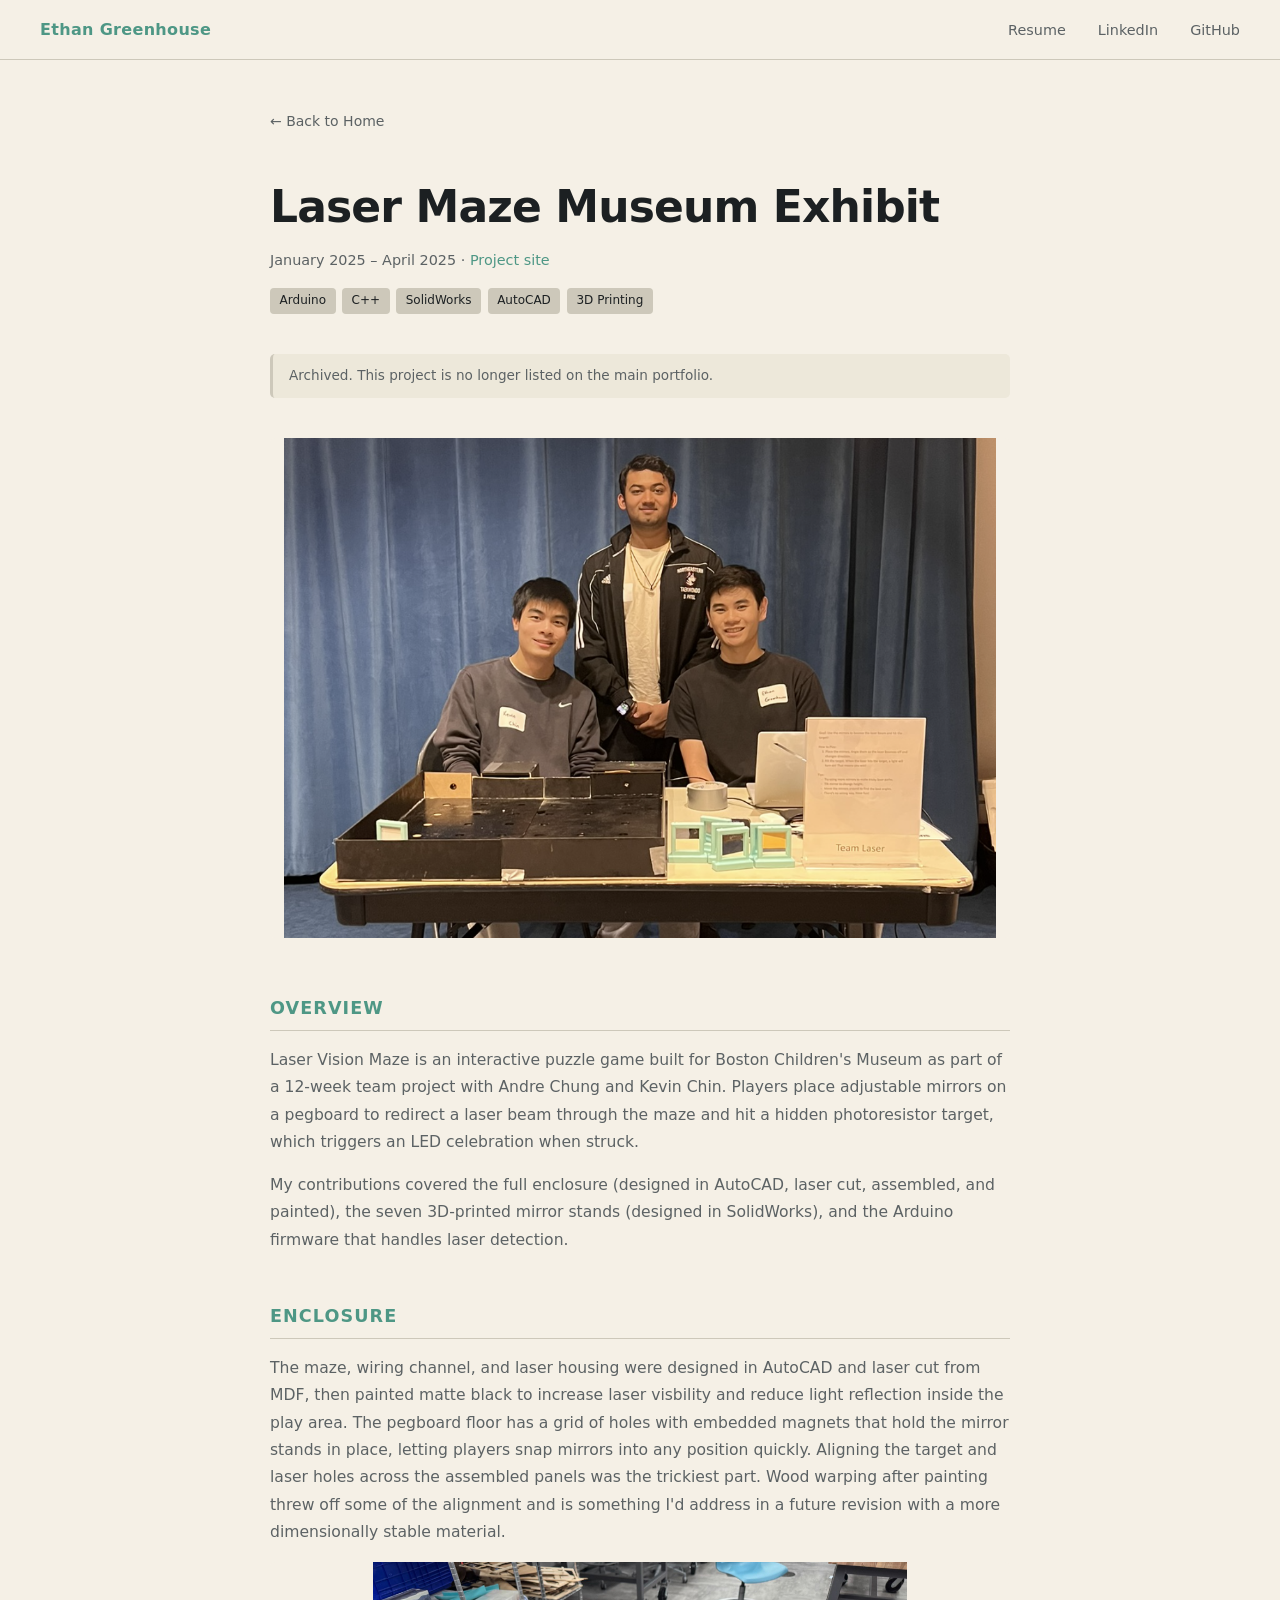
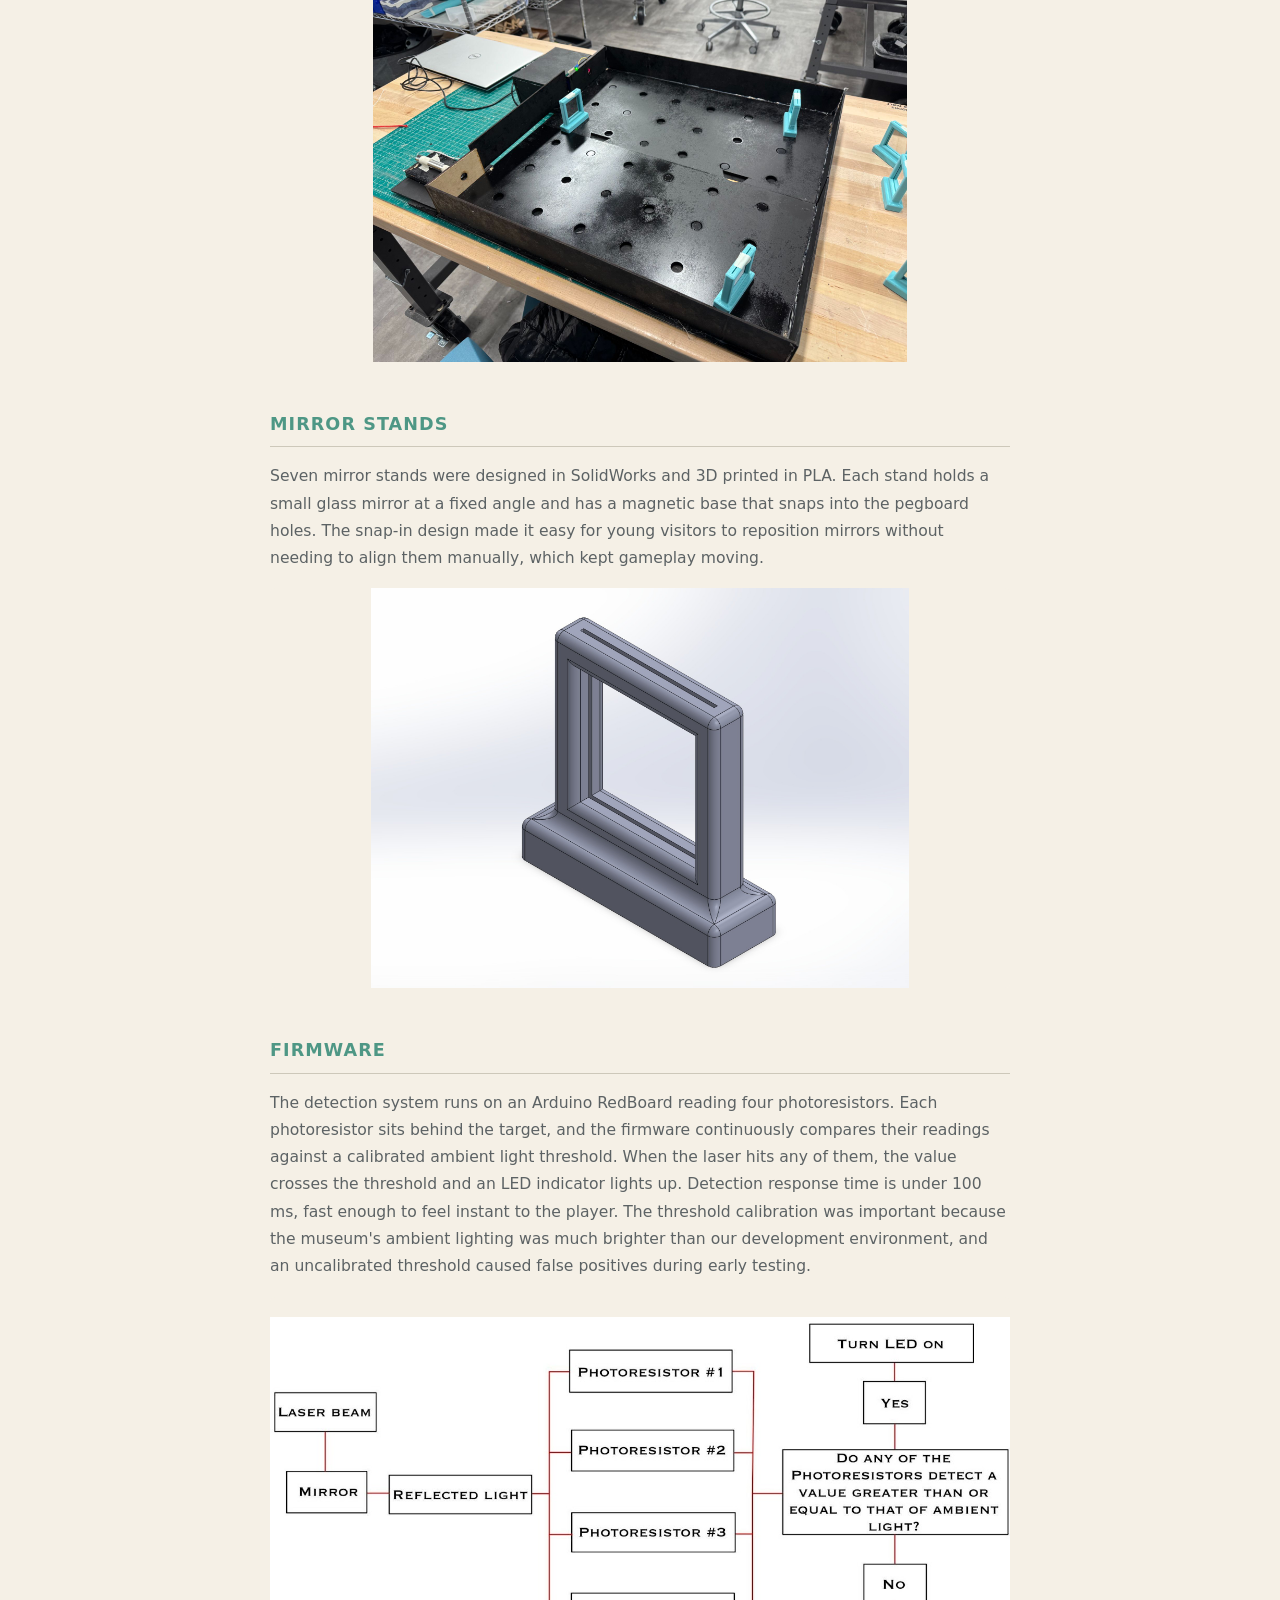
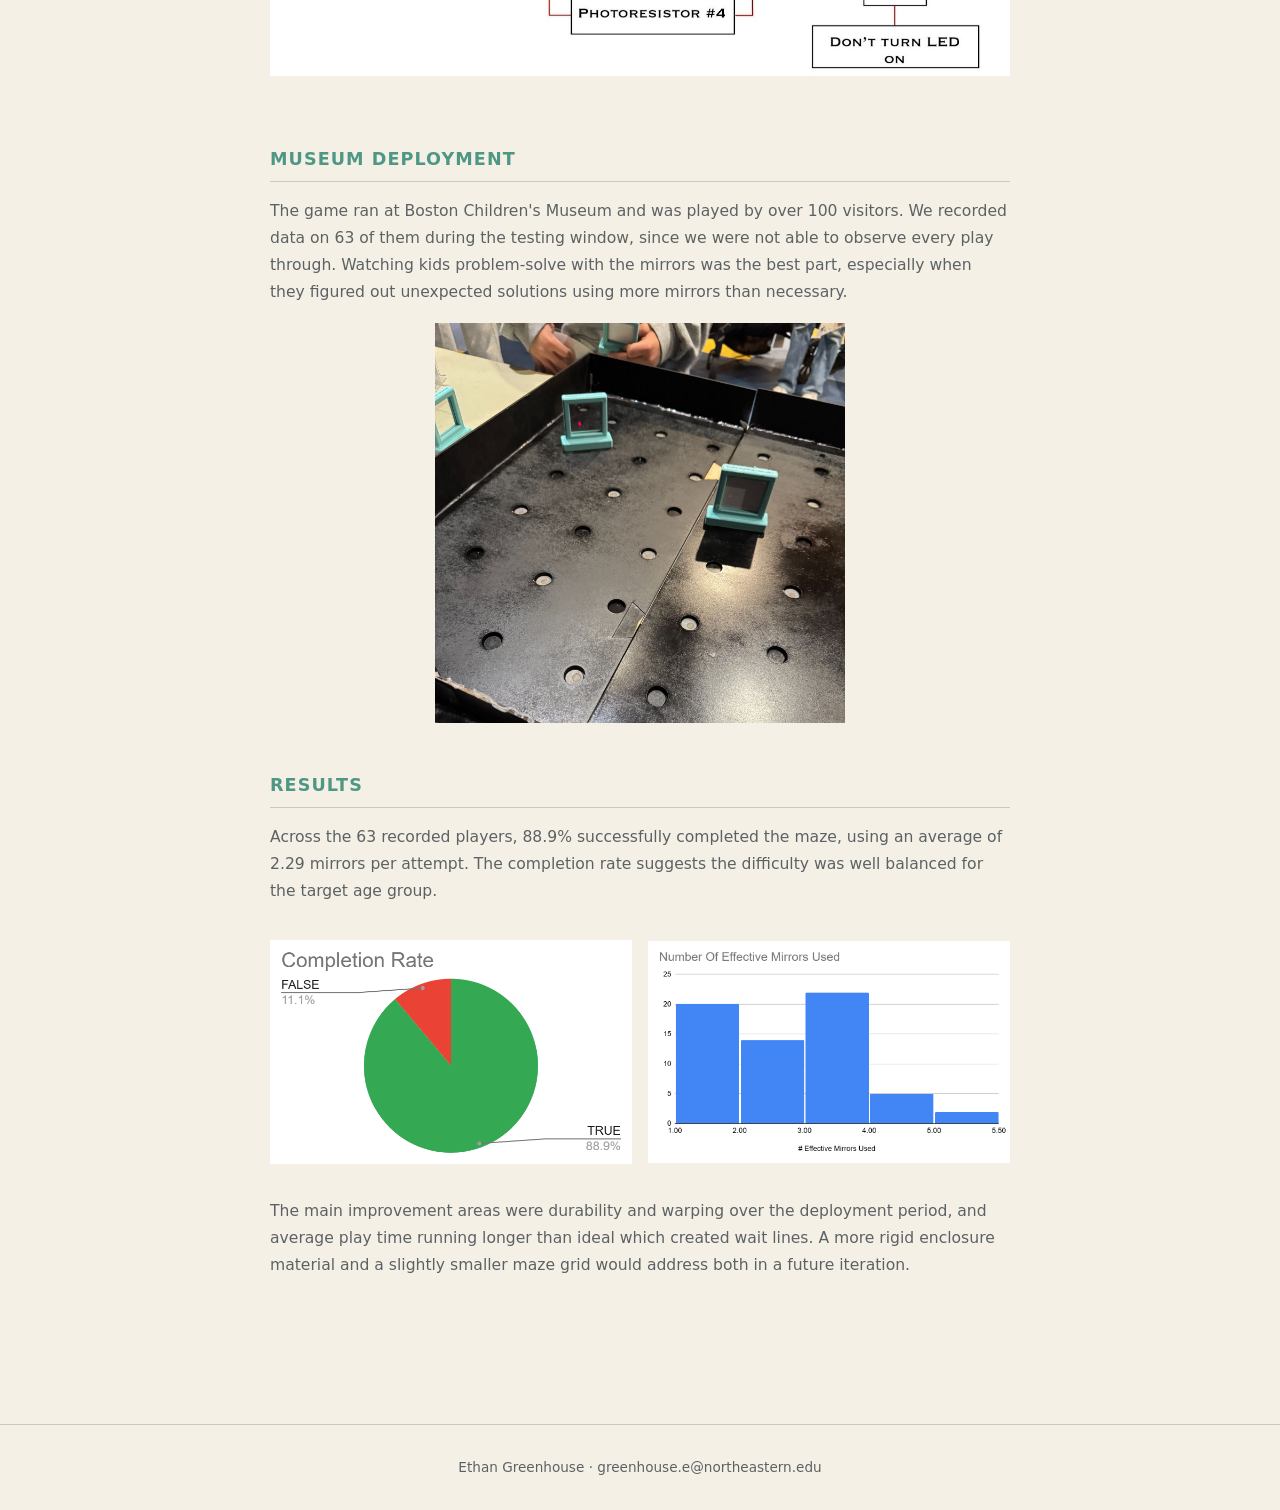
==== archive/laser-maze.html @ eed15278 "Archive three projects and reconcile the site with the resume The resume dropped Rocket Avionics, La" ====
<!DOCTYPE html>
<html lang="en">
<head>
  <meta charset="UTF-8" />
  <meta name="robots" content="noindex, nofollow" />
  <meta name="viewport" content="width=device-width, initial-scale=1.0" />
  <title>Ethan Greenhouse - Laser Maze Museum Exhibit</title>
  <meta name="description" content="Interactive laser puzzle game built for Boston Children's Museum, combining Arduino firmware, 3D-printed hardware, and a custom enclosure." />
  <link rel="canonical" href="https://ethangreenhouse.com/archive/laser-maze.html" />

  <meta property="og:type" content="website" />
  <meta property="og:url" content="https://ethangreenhouse.com/archive/laser-maze.html" />
  <meta property="og:title" content="Laser Maze Museum Exhibit - Ethan Greenhouse" />
  <meta property="og:description" content="Interactive laser puzzle game built for Boston Children's Museum, combining Arduino firmware, 3D-printed hardware, and a custom enclosure." />
  <meta property="og:image" content="https://ethangreenhouse.com/images/og-image.png" />

  <meta name="twitter:card" content="summary_large_image" />
  <meta name="twitter:title" content="Laser Maze Museum Exhibit - Ethan Greenhouse" />
  <meta name="twitter:description" content="Interactive laser puzzle game built for Boston Children's Museum, combining Arduino firmware, 3D-printed hardware, and a custom enclosure." />
  <meta name="twitter:image" content="https://ethangreenhouse.com/images/og-image.png" />

  <link rel="icon" type="image/png" href="../images/favicon.png" />
  <link rel="stylesheet" href="../style.css" />
  <link rel="stylesheet" href="../project.css" />
</head>
<body>

  <nav>
    <a href="../index.html" class="nav-name">Ethan Greenhouse</a>
    <ul>
      <li><a href="https://docs.google.com/document/d/1gsTAR54jjcMOcOAFtvFZfDNUDUgtQ1KB/edit?usp=sharing&ouid=106134167172094507117&rtpof=true&sd=true" target="_blank">Resume</a></li>
      <li><a href="https://www.linkedin.com/in/ethangreenhouse/" target="_blank">LinkedIn</a></li>
      <li><a href="https://github.com/EthanGreenhouse" target="_blank">GitHub</a></li>
    </ul>
  </nav>

  <main class="project-page">

    <a href="../index.html" class="back-link">← Back to Home</a>

    <header class="project-header">
      <h1>Laser Maze Museum Exhibit</h1>
      <p class="project-date">January 2025 – April 2025 · <a href="https://sites.google.com/view/lasermaze/home" target="_blank">Project site</a></p>
      <ul class="tags">
        <li>Arduino</li>
        <li>C++</li>
        <li>SolidWorks</li>
        <li>AutoCAD</li>
        <li>3D Printing</li>
      </ul>
    </header>

    <p class="archive-note">
      Archived. This project is no longer listed on the main portfolio.
    </p>

    <div class="project-hero-img">
      <img src="../images/laser-maze-team.jpg" alt="Team Laser at the Boston Children's Museum" />
    </div>

    <section class="project-section">
      <h2>Overview</h2>
      <p>
        Laser Vision Maze is an interactive puzzle game built for Boston Children's Museum as part of
        a 12-week team project with Andre Chung and Kevin Chin. Players place adjustable mirrors on
        a pegboard to redirect a laser beam through the maze and hit a hidden photoresistor target,
        which triggers an LED celebration when struck.
      </p>
      <p>
        My contributions covered the full enclosure (designed in AutoCAD, laser cut, assembled, and
        painted), the seven 3D-printed mirror stands (designed in SolidWorks), and the Arduino firmware
        that handles laser detection.
      </p>
    </section>

    <section class="project-section">
      <h2>Enclosure</h2>
      <p>
        The maze, wiring channel, and laser housing were designed in AutoCAD and laser cut from MDF,
        then painted matte black to increase laser visbility and reduce light reflection inside the play area. The pegboard floor
        has a grid of holes with embedded magnets that hold the mirror stands in place, letting players
        snap mirrors into any position quickly. Aligning the target and laser holes across the assembled
        panels was the trickiest part. Wood warping after painting threw off some of the alignment and
        is something I'd address in a future revision with a more dimensionally stable material.
      </p>
      <div class="project-img">
        <img src="../images/laser-maze-enclosure.jpg" alt="Laser-cut MDF maze enclosure painted matte black" />
      </div>
    </section>

    <section class="project-section">
      <h2>Mirror Stands</h2>
      <p>
        Seven mirror stands were designed in SolidWorks and 3D printed in PLA. Each stand holds a small
        glass mirror at a fixed angle and has a magnetic base that snaps into the pegboard holes. The
        snap-in design made it easy for young visitors to reposition mirrors without needing to align
        them manually, which kept gameplay moving.
      </p>
      <div class="project-img">
        <img src="../images/laser-maze-solidworks.jpg" alt="SolidWorks model of the 3D-printed mirror stand" />
      </div>
    </section>

    <section class="project-section">
      <h2>Firmware</h2>
      <p>
        The detection system runs on an Arduino RedBoard reading four photoresistors. Each photoresistor
        sits behind the target, and the firmware continuously compares their readings against a calibrated
        ambient light threshold. When the laser hits any of them, the value crosses the threshold and an
        LED indicator lights up. Detection response time is under 100 ms, fast enough to feel instant to
        the player. The threshold calibration was important because the museum's ambient lighting was
        much brighter than our development environment, and an uncalibrated threshold caused false
        positives during early testing.
      </p>
      <div class="project-img">
        <img src="../images/laser-maze-flowchart.jpg" alt="Detection logic flowchart" />
      </div>
    </section>

    <section class="project-section">
      <h2>Museum Deployment</h2>
      <p>
        The game ran at Boston Children's Museum and was played by over 100 visitors. We recorded
        data on 63 of them during the testing window, since we were not able to observe every play
        through.
        Watching kids problem-solve with the mirrors was the best part, especially when they figured
        out unexpected solutions using more mirrors than necessary.
      </p>
      <div class="project-img">
        <img src="../images/laser-maze-gameplay.jpg" alt="Mirror stands and laser beam on the maze board" />
      </div>
    </section>

    <section class="project-section">
      <h2>Results</h2>
      <p>
        Across the 63 recorded players, 88.9% successfully completed the maze, using an average of
        2.29 mirrors per attempt. The completion rate suggests the difficulty was well balanced for the target age group.
      </p>
      <div class="project-img-row">
        <div class="project-img">
          <img src="../images/laser-maze-completion.jpg" alt="Completion rate pie chart: 88.9% successful" />
        </div>
        <div class="project-img">
          <img src="../images/laser-maze-mirrors.jpg" alt="Distribution of effective mirrors used per attempt" />
        </div>
      </div>
      <p>
        The main improvement areas were durability and warping over the deployment period, and average
        play time running longer than ideal which created wait lines. A more rigid enclosure material
        and a slightly smaller maze grid would address both in a future iteration.
      </p>
    </section>

  </main>

  <footer>
    <p>Ethan Greenhouse · <a href="mailto:greenhouse.e@northeastern.edu">greenhouse.e@northeastern.edu</a></p>
  </footer>

</body>
</html>
---- style.css ----
/* ── Reset & Base ── */
*, *::before, *::after {
  box-sizing: border-box;
  margin: 0;
  padding: 0;
}

:root {
  --bg:         #f5f0e6;   /* cream */
  --surface:    #ede8da;   /* slightly deeper cream — cards, surfaces */
  --border:     #cdc8ba;   /* warm gray border */
  --text:       #1c2022;   /* charcoal */
  --muted:      #5c6264;   /* medium charcoal */
  --accent:     #4e9785;   /* muted teal-green */
  --accent-dark:#3a7264;   /* darker teal-green — hover states */
  --accent-dim: #dce9e6;   /* very muted teal-green — tag backgrounds */
  --thumb-bg:   #dbd6ca;   /* warm gray — card thumbnail placeholder */
  --radius:     5px;
  --nav-h:      60px;
}

html {
  scroll-behavior: smooth;
}

body {
  background: var(--bg);
  color: var(--text);
  font-family: 'Segoe UI', system-ui, -apple-system, sans-serif;
  font-size: 16px;
  line-height: 1.6;
}

a {
  color: var(--accent);
  text-decoration: none;
}

/* ── Nav ── */
nav {
  position: fixed;
  top: 0;
  left: 0;
  right: 0;
  height: var(--nav-h);
  background: rgba(245, 240, 230, 0.92);
  backdrop-filter: blur(10px);
  border-bottom: 1px solid var(--border);
  display: flex;
  align-items: center;
  justify-content: space-between;
  padding: 0 2.5rem;
  z-index: 100;
}

.nav-name {
  font-weight: 600;
  font-size: 1rem;
  letter-spacing: 0.02em;
}

nav ul {
  list-style: none;
  display: flex;
  gap: 2rem;
}

nav ul a {
  color: var(--muted);
  font-size: 0.9rem;
  transition: color 0.2s;
}

nav ul a:hover {
  color: var(--text);
}

/* ── Hero ── */
#hero {
  min-height: 100vh;
  display: flex;
  flex-direction: column;
  justify-content: center;
  padding: calc(var(--nav-h) + 2rem) 2.5rem 2rem;
}

.hero-content {
  display: flex;
  align-items: center;
  gap: 4rem;
  flex: 1;
  padding: 3rem 0;
  width: 100%;
  max-width: 1020px;
  margin: 0 auto;
}

.hero-text {
  flex: 1;
}

.hero-text h1 {
  font-size: clamp(2.2rem, 5vw, 3.5rem);
  font-weight: 700;
  letter-spacing: -0.02em;
  margin-bottom: 0.5rem;
}

.tagline {
  color: var(--accent);
  font-size: 1rem;
  margin-bottom: 1.5rem;
}

.bio {
  color: var(--muted);
  font-size: 1rem;
  max-width: 520px;
  margin-bottom: 2rem;
  line-height: 1.75;
}

.btn {
  display: inline-block;
  padding: 0.65rem 1.5rem;
  background: var(--accent);
  color: #fff;
  border: none;
  border-radius: var(--radius);
  font-size: 0.9rem;
  font-weight: 600;
  letter-spacing: 0.03em;
  transition: background 0.2s;
}

.btn:hover {
  background: var(--accent-dark);
}

/* Hero photo */
.hero-photo {
  flex-shrink: 0;
}

.photo-placeholder {
  width: 220px;
  height: 220px;
  border-radius: 50%;
  border: 2px dashed var(--border);
  background: var(--surface);
  display: flex;
  align-items: center;
  justify-content: center;
  color: var(--muted);
  font-size: 0.85rem;
}

.hero-photo img {
  width: 220px;
  height: 220px;
  border-radius: 50%;
  object-fit: cover;
  border: 2px solid var(--border);
}

/* Scroll hint */
.scroll-hint {
  display: flex;
  flex-direction: column;
  align-items: center;
  gap: 0.35rem;
  color: var(--muted);
  font-size: 0.75rem;
  letter-spacing: 0.08em;
  text-transform: uppercase;
  padding-bottom: 1.5rem;
}

.arrow {
  font-size: 1.1rem;
  animation: bob 1.8s ease-in-out infinite;
}

@keyframes bob {
  0%, 100% { transform: translateY(0); }
  50%       { transform: translateY(5px); }
}

/* ── Hero circuit background ── */
#hero {
  position: relative;
  overflow: hidden;
}

#hero .scroll-hint {
  width: 100%;
  max-width: 1020px;
  margin: 0 auto;
}

/* Sits behind everything and never takes pointer events, so the button and
   links stay clickable. The hero itself tracks the cursor instead. */
.hero-bg {
  position: absolute;
  inset: 0;
  z-index: 0;
  pointer-events: none;
  /* Fade in under the nav and out into the page, so the field does not stop
     at a hard line where the section ends. */
  -webkit-mask-image: linear-gradient(to bottom,
    transparent 0%, #000 14%, #000 68%, transparent 100%);
  mask-image: linear-gradient(to bottom,
    transparent 0%, #000 14%, #000 68%, transparent 100%);
}

.hero-bg canvas {
  display: block;
  width: 100%;
  height: 100%;
}

#hero .hero-content,
#hero .scroll-hint {
  position: relative;
  z-index: 1;
}

/* On a tall phone the board has to be cropped so hard that it reads as
   scattered dots rather than a circuit, so it is dropped there. */
@media (max-width: 700px) {
  .hero-bg {
    display: none;
  }
}

/* ── Experience ── */
#experience {
  max-width: 1100px;
  margin: 0 auto;
  padding: 5rem 2.5rem 0;
}

.experience-card {
  display: block;
  background: var(--surface);
  border: 1px solid var(--border);
  border-left: 3px solid var(--accent);
  border-radius: var(--radius);
  padding: 1.5rem 1.75rem;
  color: var(--text);
  transition: border-color 0.2s, transform 0.2s;
}

.experience-card:hover {
  border-color: var(--accent);
  transform: translateY(-3px);
}

.experience-role {
  font-size: 1.05rem;
  font-weight: 600;
}

.experience-meta {
  color: var(--accent);
  font-size: 0.875rem;
  margin: 0.2rem 0 0.7rem;
}

.experience-card p.experience-body {
  color: var(--muted);
  font-size: 0.9rem;
  line-height: 1.65;
}

/* ── Projects ── */
#projects {
  max-width: 1100px;
  margin: 0 auto;
  padding: 5rem 2.5rem 6rem;
}

#projects h2,
#experience h2 {
  font-size: 1.75rem;
  font-weight: 700;
  margin-bottom: 2.5rem;
  padding-bottom: 0.75rem;
  padding-left: 1rem;
  border-bottom: 1px solid var(--border);
  border-left: 3px solid var(--accent);
}

.project-grid {
  display: grid;
  grid-template-columns: repeat(auto-fill, minmax(300px, 1fr));
  gap: 1.5rem;
}

/* ── Card ── */
.card {
  display: flex;
  flex-direction: column;
  background: var(--surface);
  border: 1px solid var(--border);
  border-radius: var(--radius);
  overflow: hidden;
  color: var(--text);
  transition: border-color 0.2s, transform 0.2s;
}

.card:hover {
  border-color: var(--accent);
  transform: translateY(-3px);
}

.card-thumb {
  position: relative;
  overflow: hidden;
  width: 100%;
  aspect-ratio: 16 / 9;
  background: var(--thumb-bg);
  display: flex;
  align-items: center;
  justify-content: center;
  color: var(--muted);
  font-size: 0.85rem;
}

/* Absolutely positioned so the image cannot contribute intrinsic height.
   With height:100% alone, a percentage against an aspect-ratio-derived
   height is indefinite, so any image taller than 16:9 fell back to its
   own size and stretched the thumbnail out of ratio. */
.card-thumb img {
  position: absolute;
  inset: 0;
  width: 100%;
  height: 100%;
  object-fit: cover;
}

/* Coming Soon thumbnail variant */
.card-thumb-soon {
  background: var(--surface);
  color: var(--muted);
  font-size: 0.9rem;
  font-weight: 500;
  letter-spacing: 0.08em;
  text-transform: uppercase;
}

/* Code snippet thumbnail variant */
.card-thumb-code {
  background: var(--surface);
  align-items: stretch;
  justify-content: stretch;
  padding: 0.9rem 1rem;
  overflow: hidden;
}

.card-thumb-code pre {
  margin: 0;
  font-family: 'Consolas', 'Monaco', 'Courier New', monospace;
  font-size: 0.65rem;
  line-height: 1.5;
  color: var(--text);
  white-space: pre;
  overflow: hidden;
}

.card-thumb-code .cc {
  color: var(--accent);
  font-style: italic;
}

.card-body {
  padding: 1.25rem;
  display: flex;
  flex-direction: column;
  gap: 0.5rem;
  flex: 1;
}

.card-body h3 {
  font-size: 1rem;
  font-weight: 600;
}

.card-body p {
  color: var(--muted);
  font-size: 0.875rem;
  line-height: 1.6;
  flex: 1;
}

.tags {
  list-style: none;
  display: flex;
  flex-wrap: wrap;
  gap: 0.4rem;
  margin-top: 0.5rem;
}

.card .tags {
  flex-wrap: nowrap;
  overflow: hidden;
  gap: 0.3rem;
}

.card .tags li {
  font-size: 0.7rem;
  padding: 0.15rem 0.5rem;
  white-space: nowrap;
  flex-shrink: 0;
}

.tags li {
  background: var(--border);
  color: var(--text);
  font-size: 0.75rem;
  padding: 0.2rem 0.6rem;
  border-radius: 4px;
}

/* ── Footer ── */
footer {
  border-top: 1px solid var(--border);
  text-align: center;
  padding: 2rem;
  color: var(--muted);
  font-size: 0.85rem;
}

footer a {
  color: var(--muted);
}

footer a:hover {
  color: var(--text);
}

/* ── Responsive ── */
@media (max-width: 880px) {
  nav {
    padding: 0 1.5rem;
  }

  nav ul {
    gap: 1.2rem;
  }

  nav ul a {
    font-size: 0.85rem;
  }
}

@media (max-width: 680px) {
  .hero-content {
    flex-direction: column-reverse;
    gap: 2rem;
    text-align: center;
    padding: 2rem 0;
  }

  .bio {
    margin: 0 auto 2rem;
  }

  .hero-text h1 {
    font-size: 2rem;
  }

  .photo-placeholder,
  .hero-photo img {
    width: 180px;
    height: 180px;
  }

  nav {
    padding: 0 1rem;
  }

  nav ul {
    gap: 1rem;
  }

  nav ul a {
    font-size: 0.8rem;
  }

  .nav-name {
    font-size: 0.9rem;
  }

  #hero,
  #projects,
  #experience {
    padding-left: 1.25rem;
    padding-right: 1.25rem;
  }

  #experience {
    padding-top: 3rem;
  }

  #projects {
    padding-top: 3rem;
    padding-bottom: 4rem;
  }

  #projects h2,
  #experience h2 {
    font-size: 1.4rem;
  }

  .project-grid {
    grid-template-columns: 1fr;
    gap: 1.25rem;
  }

  /* Allow card tags to wrap on mobile since cards are full-width */
  .card .tags {
    flex-wrap: wrap;
    overflow: visible;
  }
}

@media (max-width: 420px) {
  nav ul {
    gap: 0.7rem;
  }

  .hero-text h1 {
    font-size: 1.7rem;
  }
}
---- project.css ----
/* ── Project Page Layout ── */
.project-page {
  max-width: 820px;
  margin: 0 auto;
  padding: calc(var(--nav-h) + 3rem) 2.5rem 6rem;
}

.back-link {
  display: inline-block;
  color: var(--muted);
  font-size: 0.875rem;
  margin-bottom: 2.5rem;
  transition: color 0.2s;
}

.back-link:hover {
  color: var(--text);
}

/* ── Project Header ── */
.project-header {
  margin-bottom: 2.5rem;
}

.project-header h1 {
  font-size: clamp(1.75rem, 4vw, 2.75rem);
  font-weight: 700;
  letter-spacing: -0.02em;
  margin-bottom: 0.4rem;
}

.project-date {
  color: var(--muted);
  font-size: 0.9rem;
  margin-bottom: 1rem;
}

/* ── Hero Image ── */
.project-hero-img {
  width: 100%;
  height: 500px;
  background: var(--bg);
  border-radius: var(--radius);
  display: flex;
  align-items: center;
  justify-content: center;
  color: var(--muted);
  font-size: 0.875rem;
  margin-bottom: 3.5rem;
  overflow: hidden;
}

.project-hero-img img {
  width: 100%;
  height: 100%;
  object-fit: contain;
  object-position: center;
  display: block;
}

/* ── Archived page notice ── */
.archive-note {
  margin-bottom: 2.5rem;
  padding: 0.7rem 1rem;
  border-left: 3px solid var(--border);
  background: var(--surface);
  border-radius: var(--radius);
  color: var(--muted);
  font-size: 0.85rem;
}

/* ── Sections ── */
.project-section {
  margin-bottom: 3rem;
  display: flex;
  flex-direction: column;
  gap: 1rem;
}

.project-section h2 {
  font-size: 1.1rem;
  font-weight: 600;
  text-transform: uppercase;
  letter-spacing: 0.06em;
  color: var(--accent);
  padding-bottom: 0.5rem;
  border-bottom: 1px solid var(--border);
}

.project-section p {
  color: var(--muted);
  line-height: 1.75;
  font-size: 0.975rem;
}

.project-section ul {
  list-style: none;
  padding-left: 0;
  display: flex;
  flex-direction: column;
  gap: 0.5rem;
}

.project-section ul li {
  color: var(--muted);
  font-size: 0.975rem;
  line-height: 1.5;
  padding-left: 1rem;
  border-left: 2px solid var(--accent);
}

.project-section pre {
  background: var(--surface);
  border: 1px solid var(--border);
  border-radius: var(--radius);
  padding: 1rem 1.25rem;
  overflow-x: auto;
  font-size: 0.85rem;
  line-height: 1.55;
  color: var(--text);
}

.project-section code {
  font-family: 'Consolas', 'Monaco', 'Courier New', monospace;
}

.project-section p code {
  background: var(--surface);
  padding: 0.1rem 0.35rem;
  border-radius: 3px;
  font-size: 0.9em;
}

/* ── In-section Image Placeholders ── */
.project-img-placeholder {
  width: 100%;
  aspect-ratio: 16 / 9;
  background: var(--surface);
  border: 1px dashed var(--border);
  border-radius: var(--radius);
  display: flex;
  align-items: center;
  justify-content: center;
  color: var(--muted);
  font-size: 0.8rem;
  overflow: hidden;
}

.project-img-placeholder img {
  width: 100%;
  height: 100%;
  object-fit: cover;
}

/* ── In-section Images (uniform containers) ── */
.project-img {
  width: 100%;
  height: 400px;
  background: var(--bg);
  border-radius: var(--radius);
  display: flex;
  align-items: center;
  justify-content: center;
  overflow: hidden;
}

.project-img-row {
  display: flex;
  gap: 1rem;
  width: 100%;
}

.project-img-row .project-img {
  flex: 1;
  min-width: 0;
  height: 260px;
}

@media (max-width: 680px) {
  .project-img-row {
    flex-direction: column;
  }
}

.project-img img {
  width: 100%;
  height: 100%;
  object-fit: contain;
  object-position: center;
  display: block;
}

/* Clickable image wrappers (schematics that open full size) — the anchor has to
   fill the container or the image escapes its height and gets clipped. */
.project-img > a {
  display: block;
  width: 100%;
  height: 100%;
}

/* Taller container for the schematic SVGs. They size by their mm intrinsic
   dimensions rather than pixels, so height:auto renders them smaller than a
   fixed container does. */
.project-img-tall {
  height: 560px;
}

/* Images that size to their own aspect ratio instead of a fixed container
   height, so there is no dead space above or below them. */
.project-img-auto,
.project-img-auto img {
  height: auto;
}

/* ── Responsive ── */
@media (max-width: 680px) {
  .project-page {
    padding-left: 1.25rem;
    padding-right: 1.25rem;
    padding-top: calc(var(--nav-h) + 1.5rem);
  }

  .project-header h1 {
    font-size: 1.75rem;
  }

  .project-hero-img {
    height: 320px;
    margin-bottom: 2rem;
  }

  .project-img {
    height: 300px;
  }

  .project-img-tall {
    height: 380px;
  }

  /* Re-assert auto height; the .project-img rule above would otherwise win
     on source order at equal specificity. */
  .project-img-auto,
  .project-img-auto img {
    height: auto;
  }

  .project-img-row .project-img {
    height: 220px;
  }

  .project-section {
    margin-bottom: 2rem;
  }

  .project-section h2 {
    font-size: 1rem;
  }

  .project-section pre {
    font-size: 0.75rem;
    padding: 0.85rem 1rem;
  }
}
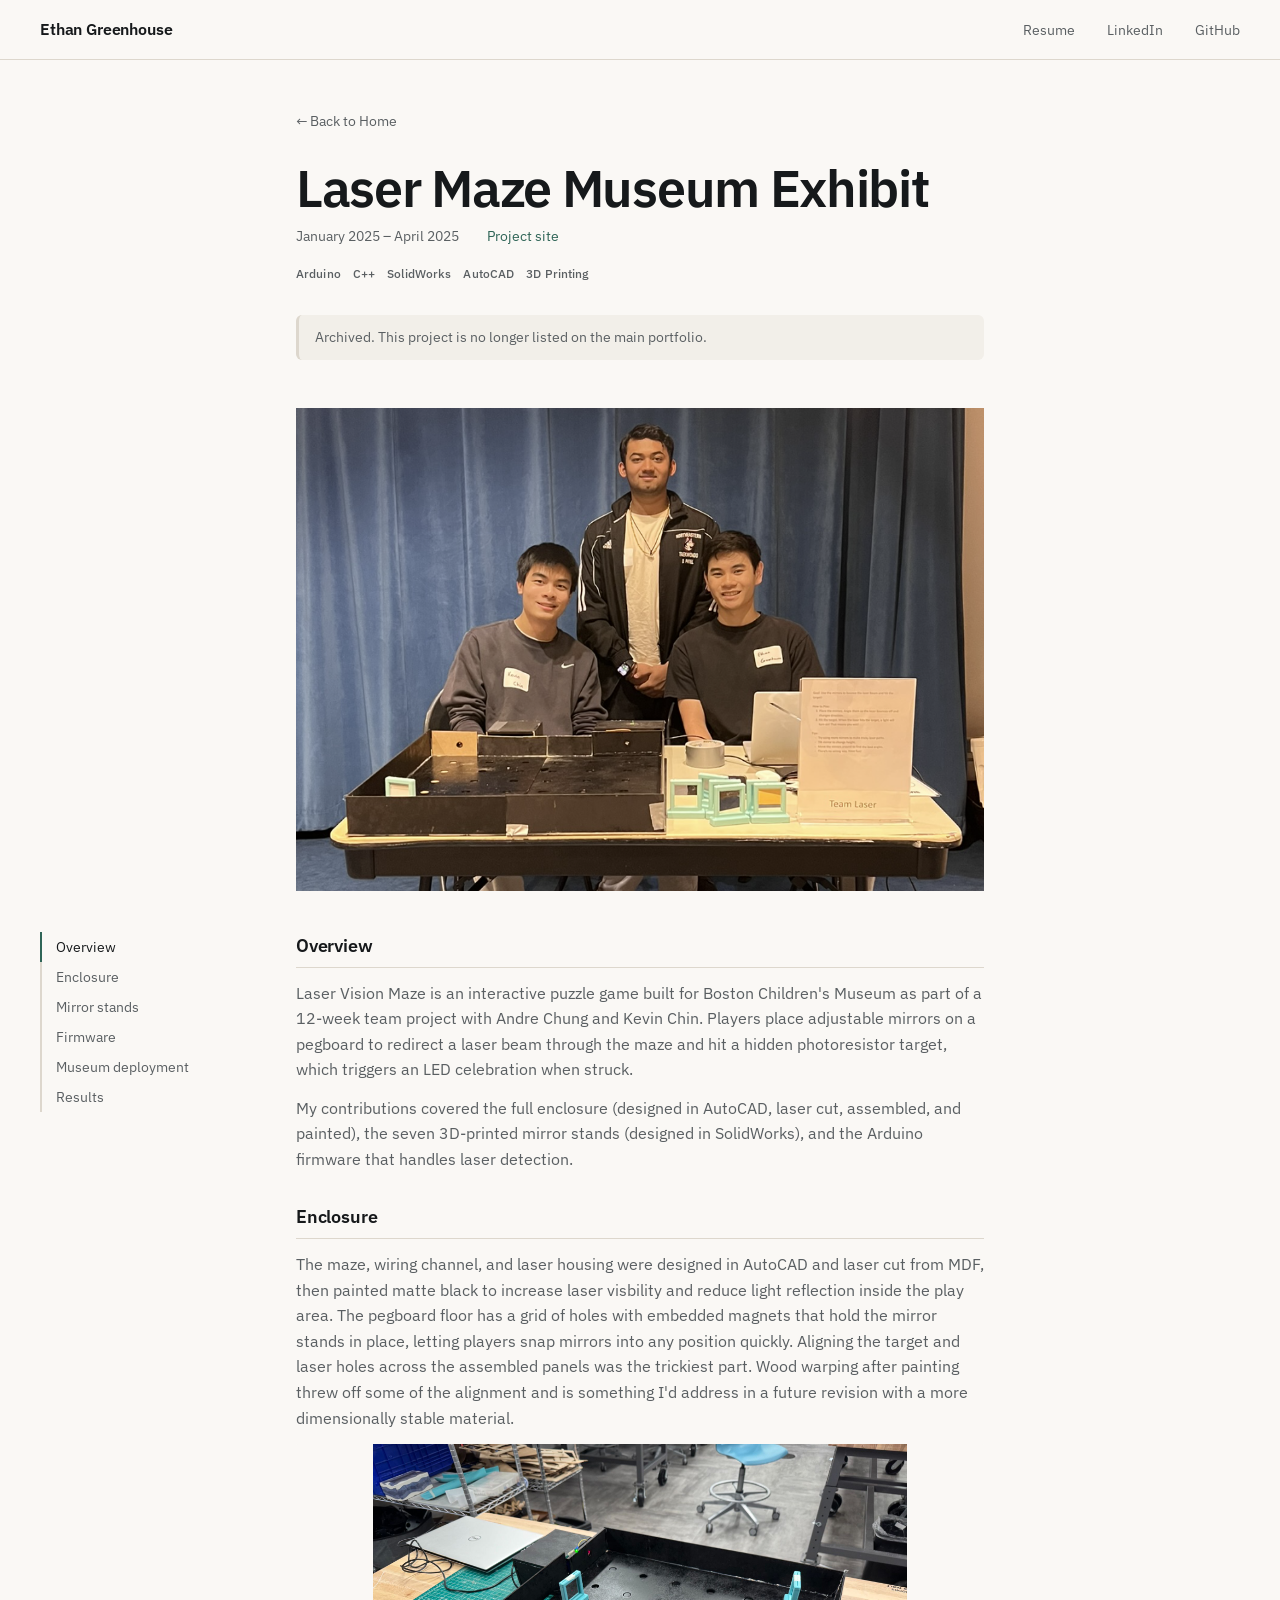
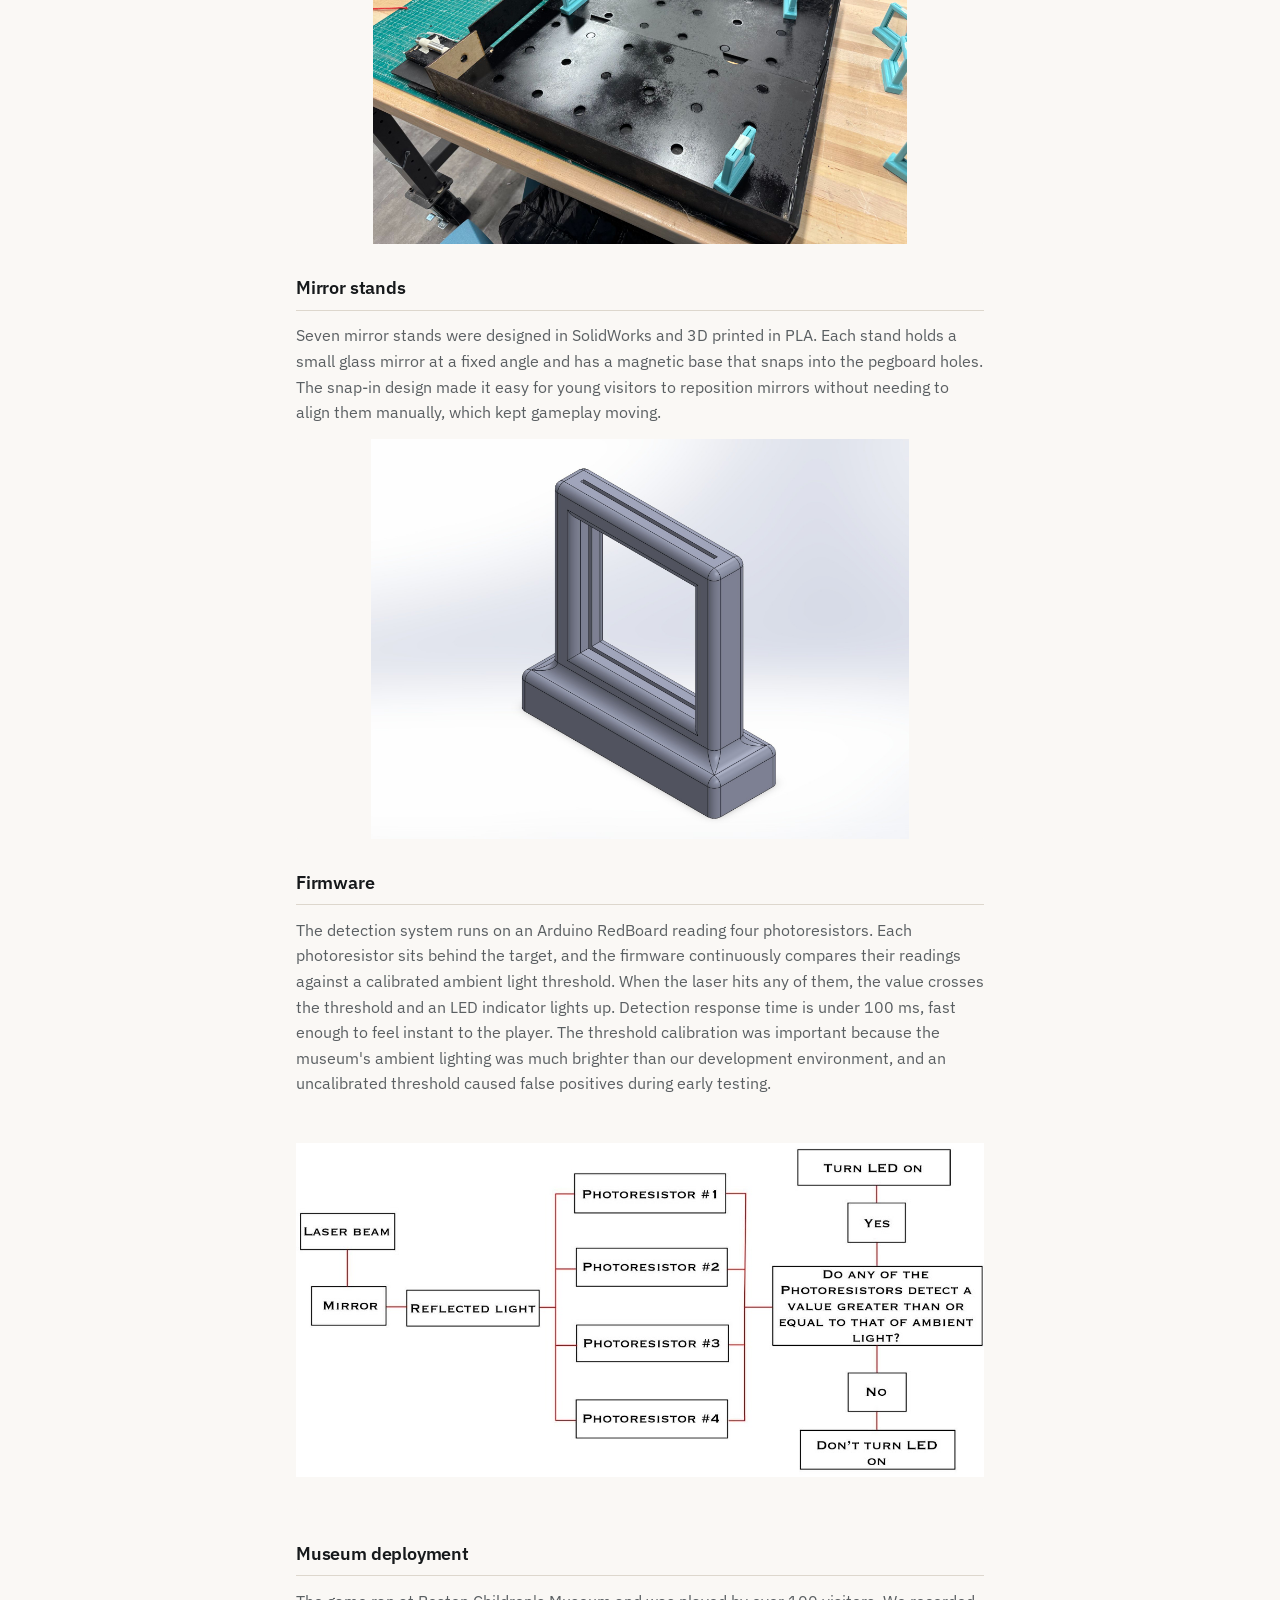
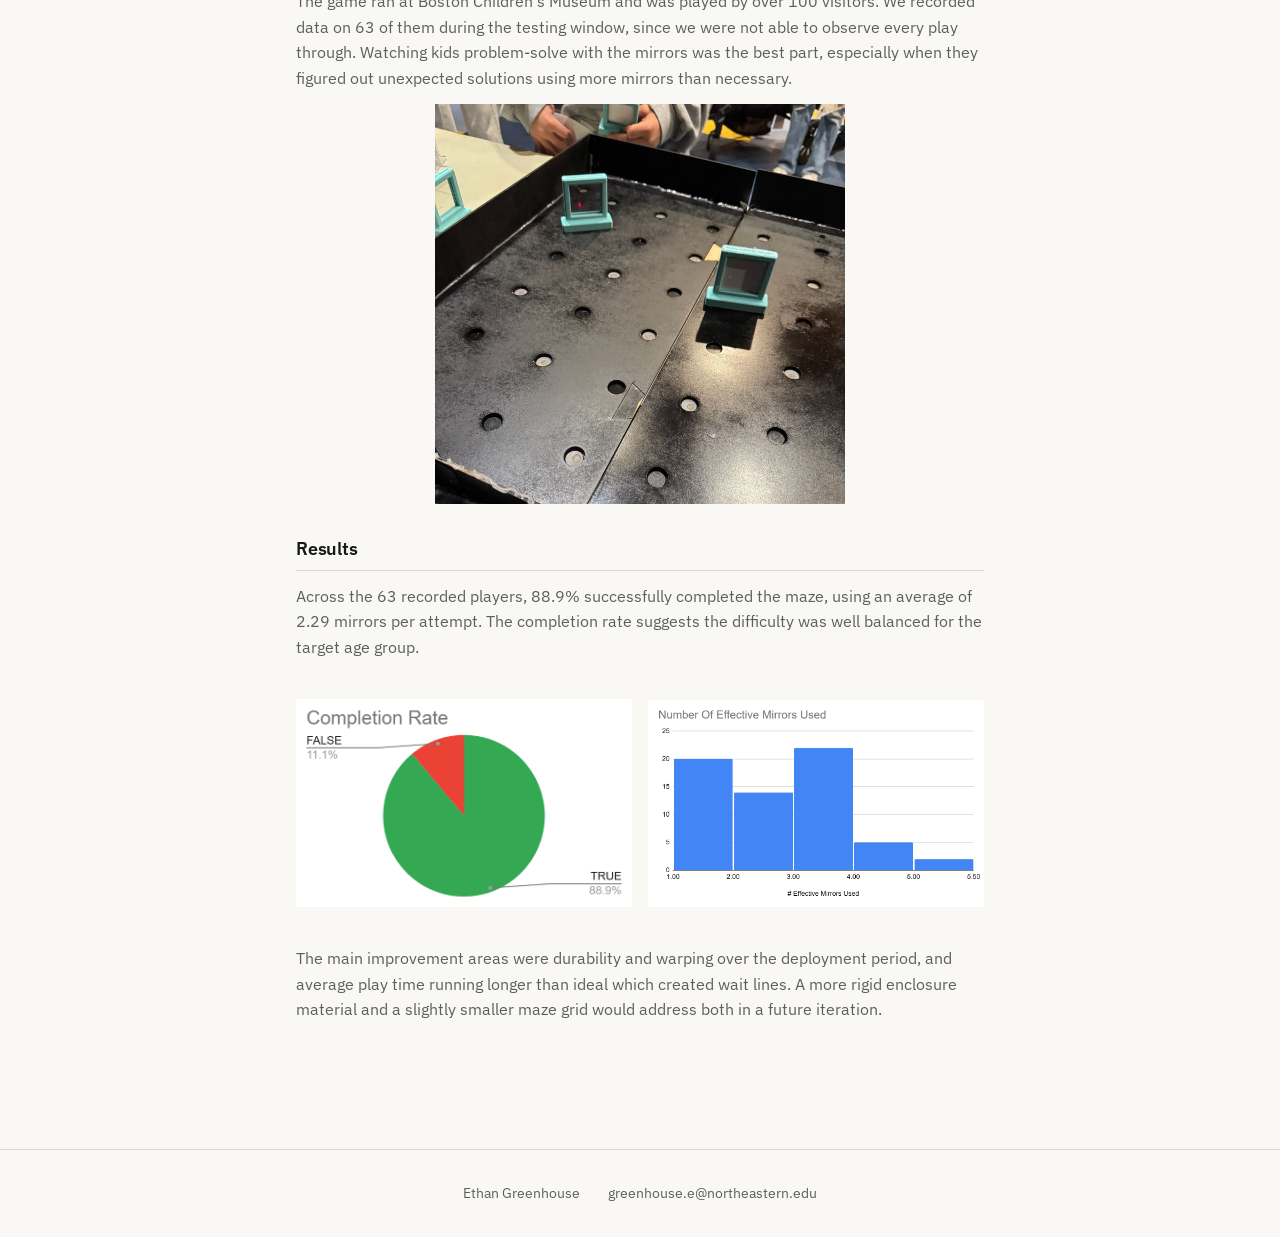
==== commit c00fe4a5: "Rework typography, palette and project page layout Typography: IBM Plex Sans and Plex Mono replace t" ====
--- a/archive/laser-maze.html
+++ b/archive/laser-maze.html
@@ -20,6 +20,9 @@
   <meta name="twitter:image" content="https://ethangreenhouse.com/images/og-image.png" />
 
   <link rel="icon" type="image/png" href="../images/favicon.png" />
+  <link rel="preconnect" href="https://fonts.googleapis.com" />
+  <link rel="preconnect" href="https://fonts.gstatic.com" crossorigin />
+  <link rel="stylesheet" href="https://fonts.googleapis.com/css2?family=IBM+Plex+Mono:wght@400;500&amp;family=IBM+Plex+Sans:wght@400;500;600;700&amp;display=swap" />
   <link rel="stylesheet" href="../style.css" />
   <link rel="stylesheet" href="../project.css" />
 </head>
@@ -35,12 +38,15 @@
   </nav>
 
   <main class="project-page">
+    <aside class="project-rail" aria-label="Sections"></aside>
+
+    <div class="project-body">
 
     <a href="../index.html" class="back-link">← Back to Home</a>
 
     <header class="project-header">
       <h1>Laser Maze Museum Exhibit</h1>
-      <p class="project-date">January 2025 – April 2025 · <a href="https://sites.google.com/view/lasermaze/home" target="_blank">Project site</a></p>
+      <p class="project-date meta-row"><span>January 2025 – April 2025</span><a href="https://sites.google.com/view/lasermaze/home" target="_blank">Project site</a></p>
       <ul class="tags">
         <li>Arduino</li>
         <li>C++</li>
@@ -55,7 +61,9 @@
     </p>
 
     <div class="project-hero-img">
-      <img src="../images/laser-maze-team.jpg" alt="Team Laser at the Boston Children's Museum" />
+      <a href="../images/laser-maze-team.jpg" target="_blank">
+        <img src="../images/laser-maze-team.jpg" alt="Team Laser at the Boston Children's Museum" />
+      </a>
     </div>
 
     <section class="project-section">
@@ -84,12 +92,14 @@
         is something I'd address in a future revision with a more dimensionally stable material.
       </p>
       <div class="project-img">
-        <img src="../images/laser-maze-enclosure.jpg" alt="Laser-cut MDF maze enclosure painted matte black" />
+        <a href="../images/laser-maze-enclosure.jpg" target="_blank">
+          <img src="../images/laser-maze-enclosure.jpg" alt="Laser-cut MDF maze enclosure painted matte black" />
+        </a>
       </div>
     </section>
 
     <section class="project-section">
-      <h2>Mirror Stands</h2>
+      <h2>Mirror stands</h2>
       <p>
         Seven mirror stands were designed in SolidWorks and 3D printed in PLA. Each stand holds a small
         glass mirror at a fixed angle and has a magnetic base that snaps into the pegboard holes. The
@@ -97,7 +107,9 @@
         them manually, which kept gameplay moving.
       </p>
       <div class="project-img">
-        <img src="../images/laser-maze-solidworks.jpg" alt="SolidWorks model of the 3D-printed mirror stand" />
+        <a href="../images/laser-maze-solidworks.jpg" target="_blank">
+          <img src="../images/laser-maze-solidworks.jpg" alt="SolidWorks model of the 3D-printed mirror stand" />
+        </a>
       </div>
     </section>
 
@@ -113,12 +125,14 @@
         positives during early testing.
       </p>
       <div class="project-img">
-        <img src="../images/laser-maze-flowchart.jpg" alt="Detection logic flowchart" />
+        <a href="../images/laser-maze-flowchart.jpg" target="_blank">
+          <img src="../images/laser-maze-flowchart.jpg" alt="Detection logic flowchart" />
+        </a>
       </div>
     </section>
 
     <section class="project-section">
-      <h2>Museum Deployment</h2>
+      <h2>Museum deployment</h2>
       <p>
         The game ran at Boston Children's Museum and was played by over 100 visitors. We recorded
         data on 63 of them during the testing window, since we were not able to observe every play
@@ -127,7 +141,9 @@
         out unexpected solutions using more mirrors than necessary.
       </p>
       <div class="project-img">
-        <img src="../images/laser-maze-gameplay.jpg" alt="Mirror stands and laser beam on the maze board" />
+        <a href="../images/laser-maze-gameplay.jpg" target="_blank">
+          <img src="../images/laser-maze-gameplay.jpg" alt="Mirror stands and laser beam on the maze board" />
+        </a>
       </div>
     </section>
 
@@ -139,10 +155,14 @@
       </p>
       <div class="project-img-row">
         <div class="project-img">
-          <img src="../images/laser-maze-completion.jpg" alt="Completion rate pie chart: 88.9% successful" />
+          <a href="../images/laser-maze-completion.jpg" target="_blank">
+            <img src="../images/laser-maze-completion.jpg" alt="Completion rate pie chart: 88.9% successful" />
+          </a>
         </div>
         <div class="project-img">
-          <img src="../images/laser-maze-mirrors.jpg" alt="Distribution of effective mirrors used per attempt" />
+          <a href="../images/laser-maze-mirrors.jpg" target="_blank">
+            <img src="../images/laser-maze-mirrors.jpg" alt="Distribution of effective mirrors used per attempt" />
+          </a>
         </div>
       </div>
       <p>
@@ -151,12 +171,13 @@
         and a slightly smaller maze grid would address both in a future iteration.
       </p>
     </section>
-
+    </div>
   </main>
 
   <footer>
-    <p>Ethan Greenhouse · <a href="mailto:greenhouse.e@northeastern.edu">greenhouse.e@northeastern.edu</a></p>
+    <p class="meta-row"><span>Ethan Greenhouse</span><a href="mailto:greenhouse.e@northeastern.edu">greenhouse.e@northeastern.edu</a></p>
   </footer>
 
+  <script src="../page.js" defer></script>
 </body>
 </html>
--- a/style.css
+++ b/style.css
@@ -6,17 +6,44 @@
 }
 
 :root {
-  --bg:         #f5f0e6;   /* cream */
-  --surface:    #ede8da;   /* slightly deeper cream — cards, surfaces */
-  --border:     #cdc8ba;   /* warm gray border */
-  --text:       #1c2022;   /* charcoal */
-  --muted:      #5c6264;   /* medium charcoal */
-  --accent:     #4e9785;   /* muted teal-green */
-  --accent-dark:#3a7264;   /* darker teal-green — hover states */
-  --accent-dim: #dce9e6;   /* very muted teal-green — tag backgrounds */
-  --thumb-bg:   #dbd6ca;   /* warm gray — card thumbnail placeholder */
-  --radius:     5px;
+  /* Palette: paper, ink, and one green taken off the board. */
+  --bg:         #faf8f5;   /* warm white */
+  --surface:    #f2efe9;   /* one step down — cards, panels, code blocks */
+  --border:     #ddd7cd;   /* warm gray border */
+  --text:       #16191b;   /* ink */
+  --ink-soft:   #34393c;   /* body text that sits over the circuit field */
+  --muted:      #5a5f62;   /* secondary text */
+  --accent:     #2f6557;   /* board green — links, button, section rules.
+                              Also the back-copper shade in the hero field,
+                              so the one green on the site has one meaning. */
+  --accent-dark:#234e42;   /* board green, hover */
+  --thumb-bg:   #e6e1d8;   /* card thumbnail backing */
+
+  /* Type scale: 12 / 14 / 16 / 18 / 24 / 32, plus one fluid display step.
+     Every size on the site is one of these. */
+  --fs-xs:      0.75rem;
+  --fs-sm:      0.875rem;
+  --fs-base:    1rem;
+  --fs-md:      1.125rem;
+  --fs-lg:      1.5rem;
+  --fs-xl:      2rem;
+  --fs-display: clamp(1.75rem, 6vw, 3.25rem);
+
+  --font-sans: 'IBM Plex Sans', 'Segoe UI', system-ui, -apple-system, sans-serif;
+  --font-mono: 'IBM Plex Mono', 'Consolas', 'Monaco', monospace;
+
+  /* Radius by kind of object, not one value for everything. A photograph is
+     not a button and should not share its corners. */
+  --radius-media:   2px;   /* images and renders */
+  --radius-control: 4px;   /* buttons, code blocks */
+  --radius-card:    6px;   /* cards and panels */
+  --radius-chip:    3px;   /* tags, inline code */
+
   --nav-h:      60px;
+  --measure:    62ch;      /* prose line length cap: ~80 rendered characters
+                              at the 16px body size. Wide enough that the
+                              column fills its container instead of leaving a
+                              dead strip down the right. */
 }
 
 html {
@@ -26,9 +53,10 @@
 body {
   background: var(--bg);
   color: var(--text);
-  font-family: 'Segoe UI', system-ui, -apple-system, sans-serif;
+  font-family: var(--font-sans);
   font-size: 16px;
   line-height: 1.6;
+  -webkit-font-smoothing: antialiased;
 }
 
 a {
@@ -36,14 +64,25 @@
   text-decoration: none;
 }
 
+/* Meta lines: several short facts on one row, separated by space rather than
+   punctuation, wrapping to their own lines when there is no room. */
+.meta-row {
+  display: flex;
+  flex-wrap: wrap;
+  column-gap: 1.75rem;
+  row-gap: 0.1rem;
+}
+
 /* ── Nav ── */
-nav {
+/* Scoped to the site header: a bare `nav` selector also catches the
+   section index inside project pages. */
+body > nav {
   position: fixed;
   top: 0;
   left: 0;
   right: 0;
   height: var(--nav-h);
-  background: rgba(245, 240, 230, 0.92);
+  background: rgba(250, 248, 245, 0.92);
   backdrop-filter: blur(10px);
   border-bottom: 1px solid var(--border);
   display: flex;
@@ -53,35 +92,43 @@
   z-index: 100;
 }
 
+/* On the project pages this is a link back to the homepage. It is the site
+   name, not a call to action, so it stays ink rather than copper. */
 .nav-name {
+  color: var(--text);
   font-weight: 600;
-  font-size: 1rem;
-  letter-spacing: 0.02em;
-}
-
-nav ul {
+  font-size: var(--fs-base);
+  letter-spacing: -0.01em;
+}
+
+body > nav ul {
   list-style: none;
   display: flex;
   gap: 2rem;
 }
 
-nav ul a {
-  color: var(--muted);
-  font-size: 0.9rem;
+body > nav ul a {
+  color: var(--muted);
+  font-size: var(--fs-sm);
   transition: color 0.2s;
 }
 
-nav ul a:hover {
+body > nav ul a:hover {
   color: var(--text);
 }
 
 /* ── Hero ── */
 #hero {
-  min-height: 100vh;
+  position: relative;
+  overflow: hidden;
+  /* Capped so the content does not float in a sea of empty space on a tall
+     monitor, and does not get crushed on a short laptop. Tightened when the
+     call-to-action button came out, since the text block got shorter. */
+  min-height: clamp(520px, 78vh, 760px);
   display: flex;
   flex-direction: column;
   justify-content: center;
-  padding: calc(var(--nav-h) + 2rem) 2.5rem 2rem;
+  padding: calc(var(--nav-h) + 1.5rem) 2.5rem 1rem;
 }
 
 .hero-content {
@@ -89,9 +136,9 @@
   align-items: center;
   gap: 4rem;
   flex: 1;
-  padding: 3rem 0;
+  padding: 1.5rem 0;
   width: 100%;
-  max-width: 1020px;
+  max-width: 1180px;
   margin: 0 auto;
 }
 
@@ -100,59 +147,32 @@
 }
 
 .hero-text h1 {
-  font-size: clamp(2.2rem, 5vw, 3.5rem);
-  font-weight: 700;
-  letter-spacing: -0.02em;
-  margin-bottom: 0.5rem;
+  font-size: var(--fs-display);
+  font-weight: 600;
+  letter-spacing: -0.025em;
+  line-height: 1.05;
+  margin-bottom: 0.65rem;
 }
 
 .tagline {
-  color: var(--accent);
-  font-size: 1rem;
-  margin-bottom: 1.5rem;
+  color: var(--ink-soft);
+  font-size: var(--fs-sm);
+  font-weight: 500;
+  margin-bottom: 1.4rem;
 }
 
 .bio {
-  color: var(--muted);
-  font-size: 1rem;
-  max-width: 520px;
-  margin-bottom: 2rem;
-  line-height: 1.75;
-}
-
-.btn {
-  display: inline-block;
-  padding: 0.65rem 1.5rem;
-  background: var(--accent);
-  color: #fff;
-  border: none;
-  border-radius: var(--radius);
-  font-size: 0.9rem;
-  font-weight: 600;
-  letter-spacing: 0.03em;
-  transition: background 0.2s;
-}
-
-.btn:hover {
-  background: var(--accent-dark);
+  /* Near-ink rather than muted: this sits over the circuit field, and muted
+     grey does not hold up against the densest part of the copper. */
+  color: var(--ink-soft);
+  font-size: var(--fs-base);
+  max-width: var(--measure);
+  line-height: 1.7;
 }
 
 /* Hero photo */
 .hero-photo {
   flex-shrink: 0;
-}
-
-.photo-placeholder {
-  width: 220px;
-  height: 220px;
-  border-radius: 50%;
-  border: 2px dashed var(--border);
-  background: var(--surface);
-  display: flex;
-  align-items: center;
-  justify-content: center;
-  color: var(--muted);
-  font-size: 0.85rem;
 }
 
 .hero-photo img {
@@ -164,20 +184,32 @@
 }
 
 /* Scroll hint */
+/* With the hero button gone this is the only way down other than scrolling,
+   so it is a real link and sized to be worth aiming at. */
 .scroll-hint {
-  display: flex;
+  display: inline-flex;
   flex-direction: column;
   align-items: center;
-  gap: 0.35rem;
-  color: var(--muted);
-  font-size: 0.75rem;
-  letter-spacing: 0.08em;
-  text-transform: uppercase;
-  padding-bottom: 1.5rem;
+  gap: 0.5rem;
+  color: var(--muted);
+  font-size: var(--fs-sm);
+  padding: 0.8rem 1.25rem 1.5rem;
+  transition: color 0.2s;
+}
+
+.scroll-hint:hover {
+  color: var(--text);
+}
+
+.scroll-hint:focus-visible {
+  outline: 2px solid var(--accent);
+  outline-offset: 2px;
+  border-radius: var(--radius-control);
 }
 
 .arrow {
-  font-size: 1.1rem;
+  font-size: var(--fs-lg);
+  line-height: 1;
   animation: bob 1.8s ease-in-out infinite;
 }
 
@@ -186,16 +218,14 @@
   50%       { transform: translateY(5px); }
 }
 
+@media (prefers-reduced-motion: reduce) {
+  html { scroll-behavior: auto; }
+  .arrow { animation: none; }
+}
+
 /* ── Hero circuit background ── */
-#hero {
-  position: relative;
-  overflow: hidden;
-}
-
 #hero .scroll-hint {
-  width: 100%;
-  max-width: 1020px;
-  margin: 0 auto;
+  align-self: center;
 }
 
 /* Sits behind everything and never takes pointer events, so the button and
@@ -233,6 +263,19 @@
   }
 }
 
+/* ── Section headings ── */
+#projects h2,
+#experience h2 {
+  font-size: var(--fs-xl);
+  font-weight: 600;
+  letter-spacing: -0.02em;
+  margin-bottom: 2.5rem;
+  padding-bottom: 0.75rem;
+  padding-left: 1rem;
+  border-bottom: 1px solid var(--border);
+  border-left: 3px solid var(--accent);
+}
+
 /* ── Experience ── */
 #experience {
   max-width: 1100px;
@@ -245,7 +288,7 @@
   background: var(--surface);
   border: 1px solid var(--border);
   border-left: 3px solid var(--accent);
-  border-radius: var(--radius);
+  border-radius: var(--radius-card);
   padding: 1.5rem 1.75rem;
   color: var(--text);
   transition: border-color 0.2s, transform 0.2s;
@@ -257,20 +300,26 @@
 }
 
 .experience-role {
-  font-size: 1.05rem;
+  font-size: var(--fs-md);
   font-weight: 600;
 }
 
 .experience-meta {
+  color: var(--muted);
+  font-size: var(--fs-sm);
+  margin: 0.25rem 0 0.8rem;
+}
+
+.experience-meta .org {
   color: var(--accent);
-  font-size: 0.875rem;
-  margin: 0.2rem 0 0.7rem;
+  font-weight: 600;
 }
 
 .experience-card p.experience-body {
   color: var(--muted);
-  font-size: 0.9rem;
-  line-height: 1.65;
+  font-size: var(--fs-sm);
+  line-height: 1.7;
+  max-width: var(--measure);
 }
 
 /* ── Projects ── */
@@ -280,17 +329,6 @@
   padding: 5rem 2.5rem 6rem;
 }
 
-#projects h2,
-#experience h2 {
-  font-size: 1.75rem;
-  font-weight: 700;
-  margin-bottom: 2.5rem;
-  padding-bottom: 0.75rem;
-  padding-left: 1rem;
-  border-bottom: 1px solid var(--border);
-  border-left: 3px solid var(--accent);
-}
-
 .project-grid {
   display: grid;
   grid-template-columns: repeat(auto-fill, minmax(300px, 1fr));
@@ -303,7 +341,7 @@
   flex-direction: column;
   background: var(--surface);
   border: 1px solid var(--border);
-  border-radius: var(--radius);
+  border-radius: var(--radius-card);
   overflow: hidden;
   color: var(--text);
   transition: border-color 0.2s, transform 0.2s;
@@ -324,7 +362,7 @@
   align-items: center;
   justify-content: center;
   color: var(--muted);
-  font-size: 0.85rem;
+  font-size: var(--fs-sm);
 }
 
 /* Absolutely positioned so the image cannot contribute intrinsic height.
@@ -339,16 +377,6 @@
   object-fit: cover;
 }
 
-/* Coming Soon thumbnail variant */
-.card-thumb-soon {
-  background: var(--surface);
-  color: var(--muted);
-  font-size: 0.9rem;
-  font-weight: 500;
-  letter-spacing: 0.08em;
-  text-transform: uppercase;
-}
-
 /* Code snippet thumbnail variant */
 .card-thumb-code {
   background: var(--surface);
@@ -358,11 +386,13 @@
   overflow: hidden;
 }
 
+/* Sized to fit the 16:9 box rather than to the scale, because this is a
+   picture of code, not text anyone is expected to read. */
 .card-thumb-code pre {
   margin: 0;
-  font-family: 'Consolas', 'Monaco', 'Courier New', monospace;
-  font-size: 0.65rem;
-  line-height: 1.5;
+  font-family: var(--font-mono);
+  font-size: 0.625rem;
+  line-height: 1.6;
   color: var(--text);
   white-space: pre;
   overflow: hidden;
@@ -370,7 +400,6 @@
 
 .card-thumb-code .cc {
   color: var(--accent);
-  font-style: italic;
 }
 
 .card-body {
@@ -382,53 +411,55 @@
 }
 
 .card-body h3 {
-  font-size: 1rem;
+  font-size: var(--fs-md);
   font-weight: 600;
+  letter-spacing: -0.01em;
 }
 
 .card-body p {
   color: var(--muted);
-  font-size: 0.875rem;
-  line-height: 1.6;
+  font-size: var(--fs-sm);
+  line-height: 1.65;
   flex: 1;
 }
 
+/* ── Tags ── */
 .tags {
   list-style: none;
   display: flex;
   flex-wrap: wrap;
-  gap: 0.4rem;
+  gap: 0.75rem;
   margin-top: 0.5rem;
+}
+
+.tags li {
+  color: var(--muted);
+  font-size: var(--fs-xs);
+  font-weight: 500;
+  letter-spacing: 0.01em;
 }
 
 .card .tags {
   flex-wrap: nowrap;
   overflow: hidden;
-  gap: 0.3rem;
+  gap: 0.7rem;
 }
 
 .card .tags li {
-  font-size: 0.7rem;
-  padding: 0.15rem 0.5rem;
   white-space: nowrap;
   flex-shrink: 0;
-}
-
-.tags li {
-  background: var(--border);
-  color: var(--text);
-  font-size: 0.75rem;
-  padding: 0.2rem 0.6rem;
-  border-radius: 4px;
 }
 
 /* ── Footer ── */
 footer {
   border-top: 1px solid var(--border);
-  text-align: center;
   padding: 2rem;
   color: var(--muted);
-  font-size: 0.85rem;
+  font-size: var(--fs-sm);
+}
+
+footer p {
+  justify-content: center;
 }
 
 footer a {
@@ -441,16 +472,12 @@
 
 /* ── Responsive ── */
 @media (max-width: 880px) {
-  nav {
+  body > nav {
     padding: 0 1.5rem;
   }
 
-  nav ul {
+  body > nav ul {
     gap: 1.2rem;
-  }
-
-  nav ul a {
-    font-size: 0.85rem;
   }
 }
 
@@ -466,30 +493,32 @@
     margin: 0 auto 2rem;
   }
 
-  .hero-text h1 {
-    font-size: 2rem;
-  }
-
-  .photo-placeholder,
+  /* Centred text and a flex meta row fight each other, so the row centres
+     with the rest of the column. */
+  .hero-text .meta-row {
+    justify-content: center;
+    column-gap: 1rem;
+  }
+
   .hero-photo img {
     width: 180px;
     height: 180px;
   }
 
-  nav {
+  body > nav {
     padding: 0 1rem;
   }
 
-  nav ul {
+  body > nav ul {
     gap: 1rem;
   }
 
-  nav ul a {
-    font-size: 0.8rem;
+  body > nav ul a {
+    font-size: var(--fs-xs);
   }
 
   .nav-name {
-    font-size: 0.9rem;
+    font-size: var(--fs-sm);
   }
 
   #hero,
@@ -510,7 +539,7 @@
 
   #projects h2,
   #experience h2 {
-    font-size: 1.4rem;
+    font-size: var(--fs-lg);
   }
 
   .project-grid {
@@ -523,14 +552,14 @@
     flex-wrap: wrap;
     overflow: visible;
   }
+
+  .meta-row {
+    column-gap: 1rem;
+  }
 }
 
 @media (max-width: 420px) {
-  nav ul {
+  body > nav ul {
     gap: 0.7rem;
   }
-
-  .hero-text h1 {
-    font-size: 1.7rem;
-  }
-}
+}
--- a/project.css
+++ b/project.css
@@ -1,6 +1,6 @@
 /* ── Project Page Layout ── */
 .project-page {
-  max-width: 820px;
+  max-width: 780px;
   margin: 0 auto;
   padding: calc(var(--nav-h) + 3rem) 2.5rem 6rem;
 }
@@ -8,8 +8,8 @@
 .back-link {
   display: inline-block;
   color: var(--muted);
-  font-size: 0.875rem;
-  margin-bottom: 2.5rem;
+  font-size: var(--fs-sm);
+  margin-bottom: 1.75rem;
   transition: color 0.2s;
 }
 
@@ -19,19 +19,20 @@
 
 /* ── Project Header ── */
 .project-header {
-  margin-bottom: 2.5rem;
+  margin-bottom: 2rem;
 }
 
 .project-header h1 {
-  font-size: clamp(1.75rem, 4vw, 2.75rem);
-  font-weight: 700;
-  letter-spacing: -0.02em;
-  margin-bottom: 0.4rem;
+  font-size: var(--fs-display);
+  font-weight: 600;
+  letter-spacing: -0.025em;
+  line-height: 1.08;
+  margin-bottom: 0.55rem;
 }
 
 .project-date {
   color: var(--muted);
-  font-size: 0.9rem;
+  font-size: var(--fs-sm);
   margin-bottom: 1rem;
 }
 
@@ -40,13 +41,13 @@
   width: 100%;
   height: 500px;
   background: var(--bg);
-  border-radius: var(--radius);
+  border-radius: var(--radius-media);
   display: flex;
   align-items: center;
   justify-content: center;
   color: var(--muted);
-  font-size: 0.875rem;
-  margin-bottom: 3.5rem;
+  font-size: var(--fs-sm);
+  margin-bottom: 2rem;
   overflow: hidden;
 }
 
@@ -64,33 +65,32 @@
   padding: 0.7rem 1rem;
   border-left: 3px solid var(--border);
   background: var(--surface);
-  border-radius: var(--radius);
-  color: var(--muted);
-  font-size: 0.85rem;
+  border-radius: var(--radius-card);
+  color: var(--muted);
+  font-size: var(--fs-sm);
 }
 
 /* ── Sections ── */
 .project-section {
-  margin-bottom: 3rem;
+  margin-bottom: 1.9rem;
   display: flex;
   flex-direction: column;
-  gap: 1rem;
+  gap: 0.8rem;
 }
 
 .project-section h2 {
-  font-size: 1.1rem;
+  font-size: var(--fs-md);
   font-weight: 600;
-  text-transform: uppercase;
-  letter-spacing: 0.06em;
-  color: var(--accent);
-  padding-bottom: 0.5rem;
+  letter-spacing: -0.01em;
+  color: var(--text);
+  padding-bottom: 0.4rem;
   border-bottom: 1px solid var(--border);
 }
 
 .project-section p {
   color: var(--muted);
-  line-height: 1.75;
-  font-size: 0.975rem;
+  line-height: 1.6;
+  font-size: var(--fs-base);
 }
 
 .project-section ul {
@@ -98,13 +98,13 @@
   padding-left: 0;
   display: flex;
   flex-direction: column;
-  gap: 0.5rem;
+  gap: 0.45rem;
 }
 
 .project-section ul li {
   color: var(--muted);
-  font-size: 0.975rem;
-  line-height: 1.5;
+  font-size: var(--fs-base);
+  line-height: 1.55;
   padding-left: 1rem;
   border-left: 2px solid var(--accent);
 }
@@ -112,44 +112,84 @@
 .project-section pre {
   background: var(--surface);
   border: 1px solid var(--border);
-  border-radius: var(--radius);
+  border-radius: var(--radius-control);
   padding: 1rem 1.25rem;
   overflow-x: auto;
-  font-size: 0.85rem;
-  line-height: 1.55;
+  font-size: var(--fs-sm);
+  line-height: 1.6;
   color: var(--text);
 }
 
 .project-section code {
-  font-family: 'Consolas', 'Monaco', 'Courier New', monospace;
+  font-family: var(--font-mono);
 }
 
 .project-section p code {
   background: var(--surface);
   padding: 0.1rem 0.35rem;
-  border-radius: 3px;
-  font-size: 0.9em;
-}
-
-/* ── In-section Image Placeholders ── */
-.project-img-placeholder {
-  width: 100%;
-  aspect-ratio: 16 / 9;
-  background: var(--surface);
-  border: 1px dashed var(--border);
-  border-radius: var(--radius);
-  display: flex;
-  align-items: center;
-  justify-content: center;
-  color: var(--muted);
-  font-size: 0.8rem;
-  overflow: hidden;
-}
-
-.project-img-placeholder img {
-  width: 100%;
-  height: 100%;
-  object-fit: cover;
+  border-radius: var(--radius-chip);
+  font-size: 0.875em;
+}
+
+/* The tag row on a project page is not inside .project-section, so it keeps
+   the shared .tags styling from style.css. */
+
+/* ── Spec tables ── */
+/* Decisions and measurements read faster as a table than as paragraphs, and
+   unlike prose a table wants the whole column, so the page stops being a
+   narrow ribbon of text. Deliberately not capped at --measure. */
+.spec {
+  width: 100%;
+  border-collapse: collapse;
+  font-size: var(--fs-sm);
+  line-height: 1.5;
+}
+
+.spec th {
+  text-align: left;
+  font-weight: 600;
+  color: var(--text);
+  padding: 0 1.5rem 0.5rem 0;
+  border-bottom: 1px solid var(--border);
+}
+
+.spec td {
+  padding: 0.6rem 1.5rem 0.6rem 0;
+  border-bottom: 1px solid var(--border);
+  color: var(--muted);
+  vertical-align: top;
+}
+
+.spec tr:last-child td {
+  border-bottom: none;
+}
+
+.spec td:first-child {
+  color: var(--text);
+  font-weight: 500;
+  white-space: nowrap;
+}
+
+/* Figures, not prose: tabular numerals keep the columns aligned. */
+.spec .num,
+.spec td.num {
+  font-family: var(--font-mono);
+  font-variant-numeric: tabular-nums;
+  font-size: 0.95em;
+}
+
+@media (max-width: 680px) {
+  .spec { font-size: var(--fs-xs); }
+
+  .spec th,
+  .spec td { padding-right: 0.75rem; }
+
+  /* The part-number column is the one that can go; stage and value carry
+     the meaning on a phone. */
+  .spec th:nth-child(2),
+  .spec td:nth-child(2) { display: none; }
+
+  .spec td:first-child { white-space: normal; }
 }
 
 /* ── In-section Images (uniform containers) ── */
@@ -157,7 +197,7 @@
   width: 100%;
   height: 400px;
   background: var(--bg);
-  border-radius: var(--radius);
+  border-radius: var(--radius-media);
   display: flex;
   align-items: center;
   justify-content: center;
@@ -190,12 +230,40 @@
   display: block;
 }
 
-/* Clickable image wrappers (schematics that open full size) — the anchor has to
-   fill the container or the image escapes its height and gets clipped. */
-.project-img > a {
+/* Every project image opens full size in a new tab. The anchor has to fill
+   the container or the image escapes its height and gets clipped. */
+.project-img > a,
+.project-hero-img > a {
   display: block;
   width: 100%;
   height: 100%;
+  cursor: zoom-in;
+}
+
+/* The only affordance these need: the image lifts slightly off the page when
+   you point at it. Keyboard users get the normal focus ring. */
+.project-img > a img,
+.project-hero-img > a img {
+  transition: opacity 0.2s;
+}
+
+.project-img > a:hover img,
+.project-hero-img > a:hover img {
+  opacity: 0.82;
+}
+
+@media (prefers-reduced-motion: reduce) {
+  .project-img > a img,
+  .project-hero-img > a img { transition: none; }
+}
+
+/* Caption under a figure. Smaller than body copy so it reads as a label on
+   the thing above it rather than as another paragraph. */
+.figure-note {
+  color: var(--muted);
+  font-size: var(--fs-sm);
+  line-height: 1.6;
+  margin-top: -0.35rem;
 }
 
 /* Taller container for the schematic SVGs. They size by their mm intrinsic
@@ -210,6 +278,61 @@
 .project-img-auto,
 .project-img-auto img {
   height: auto;
+}
+
+/* ── Wide screens: a rail beside the content ── */
+/* Below this breakpoint the page is one centred column. Above it the left
+   margin stops being several hundred pixels of nothing and carries the
+   section index, so a long page can be navigated instead of only scrolled.
+   Prose stays at the measure; tables and figures run the full body width,
+   which is what gives the page its wide-and-narrow rhythm. */
+.project-rail {
+  display: none;
+}
+
+@media (min-width: 1200px) {
+  .project-page.has-rail {
+    /* Three columns, with an empty one mirroring the rail, so the content
+       column sits on the centre of the viewport rather than being pushed
+       right by the width of the index. */
+    max-width: 1472px;
+    display: grid;
+    grid-template-columns: 200px minmax(0, 880px) 200px;
+    column-gap: 56px;
+    justify-content: center;
+    align-items: start;
+  }
+
+  .project-page.has-rail > .project-rail {
+    display: block;
+    position: sticky;
+    top: calc(var(--nav-h) + 3rem);
+  }
+}
+
+.rail-index ol {
+  list-style: none;
+  display: flex;
+  flex-direction: column;
+}
+
+.rail-index a {
+  display: block;
+  padding: 0.35rem 0 0.35rem 0.85rem;
+  border-left: 2px solid var(--border);
+  color: var(--muted);
+  font-size: var(--fs-sm);
+  line-height: 1.35;
+  transition: color 0.15s, border-color 0.15s;
+}
+
+.rail-index a:hover {
+  color: var(--text);
+}
+
+.rail-index a.is-current {
+  color: var(--text);
+  border-left-color: var(--accent);
 }
 
 /* ── Responsive ── */
@@ -220,10 +343,6 @@
     padding-top: calc(var(--nav-h) + 1.5rem);
   }
 
-  .project-header h1 {
-    font-size: 1.75rem;
-  }
-
   .project-hero-img {
     height: 320px;
     margin-bottom: 2rem;
@@ -249,15 +368,15 @@
   }
 
   .project-section {
-    margin-bottom: 2rem;
+    margin-bottom: 1.75rem;
   }
 
   .project-section h2 {
-    font-size: 1rem;
+    font-size: var(--fs-base);
   }
 
   .project-section pre {
-    font-size: 0.75rem;
+    font-size: var(--fs-xs);
     padding: 0.85rem 1rem;
   }
 }
